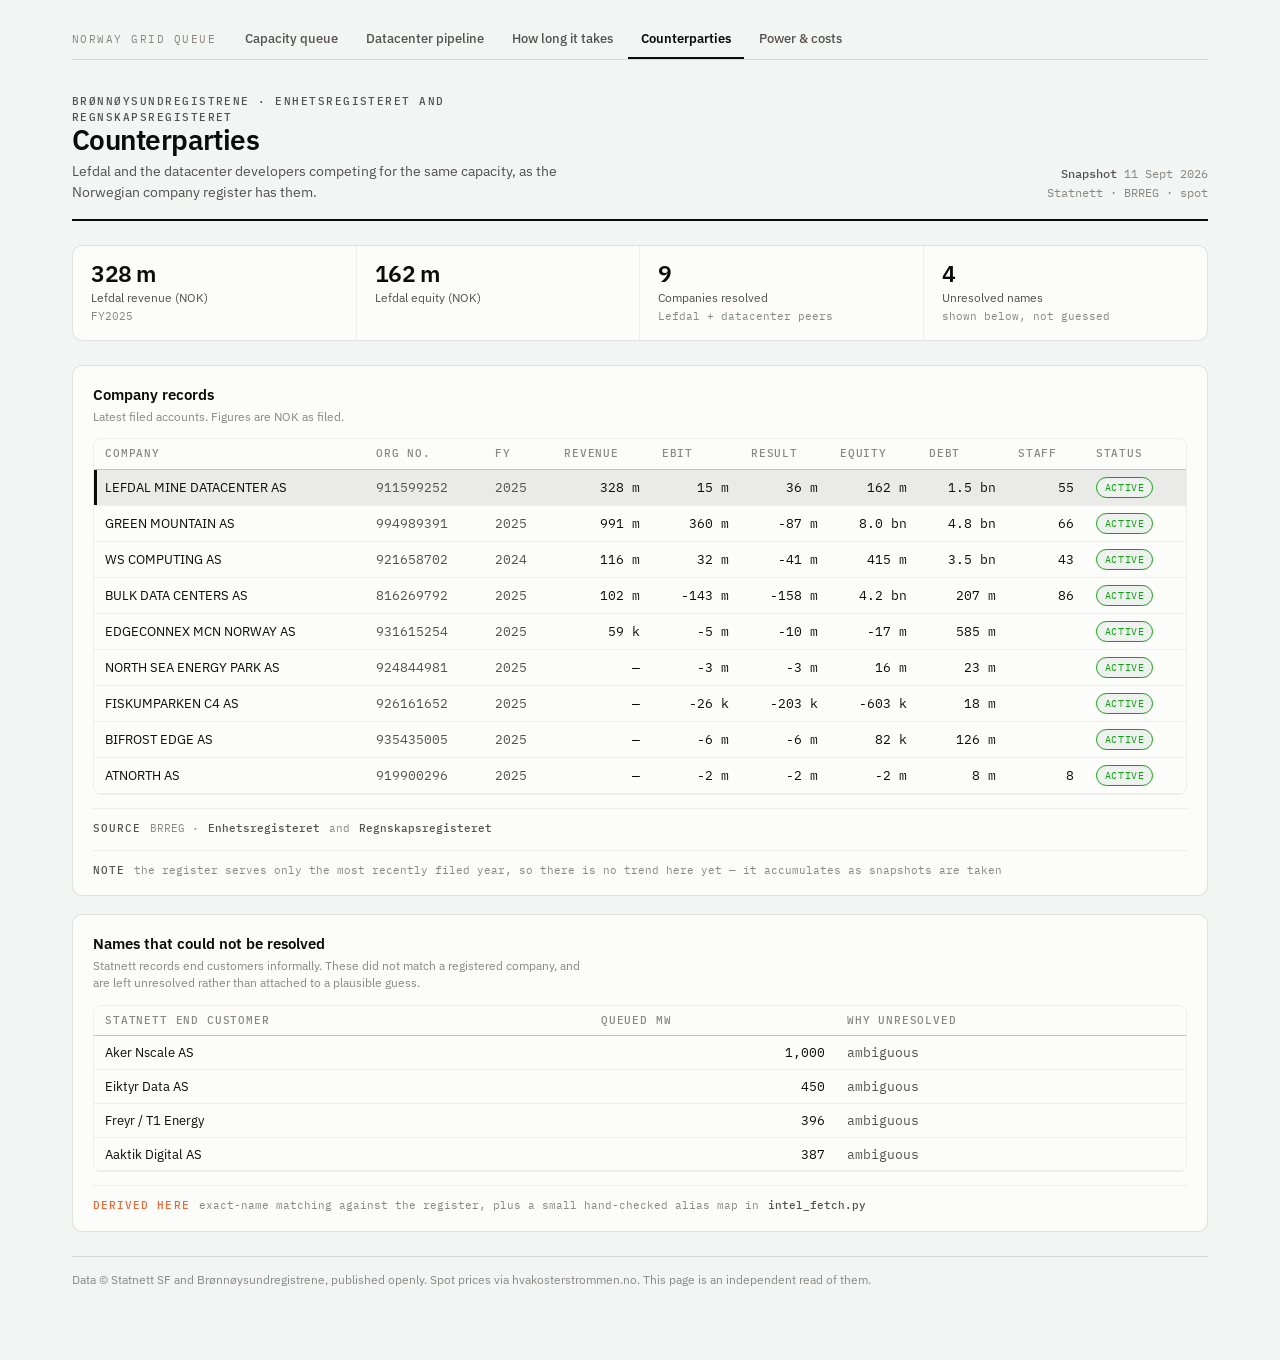
==== counterparties.html @ bd79949c "2026-09-11: Add pipeline, odds, counterparties and power pages" ====
<!doctype html>
<html lang="en">
<head>
<meta charset="utf-8">
<meta name="viewport" content="width=device-width,initial-scale=1">
<meta name="description" content="Who is waiting for Norwegian grid capacity, how much, and for how long — built on Statnett's published connection-case data.">
<meta name="robots" content="noindex,nofollow">
<title>Counterparties · Norway Grid Queue</title>
<link rel="icon" href="data:image/svg+xml,<svg xmlns=%22http://www.w3.org/2000/svg%22 viewBox=%220 0 100 100%22><text y=%22.9em%22 font-size=%2290%22>&#9889;</text></svg>">
<link rel="preconnect" href="https://fonts.googleapis.com">
<link rel="preconnect" href="https://fonts.gstatic.com" crossorigin>
<link rel="stylesheet" href="https://fonts.googleapis.com/css2?family=IBM+Plex+Sans:wght@400;500;600;700&family=IBM+Plex+Mono:wght@400;500;600&display=swap">
<style>
:root{color-scheme:light}
body{margin:0;padding:0;font:14px -apple-system,BlinkMacSystemFont,sans-serif;
     background:#faf9f5;color:#141413}
img{max-width:100%}
[hidden]:not([hidden=until-found]){display:none!important}
</style>
<link rel="stylesheet" href="assets/intel.css">
</head>
<body data-page="counterparties">
<div class="wrap">
<nav class="sitenav"><span class="brand">Norway Grid Queue</span>
<a href="index.html">Capacity queue</a>
<a href="pipeline.html">Datacenter pipeline</a>
<a href="odds.html">How long it takes</a>
<a href="counterparties.html" aria-current="page">Counterparties</a>
<a href="power.html">Power &amp; costs</a>
</nav>
<header class="mast">
  <div><p class="eyebrow">Brønnøysundregistrene · Enhetsregisteret and Regnskapsregisteret</p><h1>Counterparties</h1><p>Lefdal and the datacenter developers competing for the same capacity, as the Norwegian company register has them.</p></div>
  <div class="stamp" id="stamp"></div>
</header><section class="kpis" id="kpis"></section><div class="grid"><section class="panel span2">
  <header><div><h3>Company records</h3><p class="sub">Latest filed accounts. Figures are NOK as filed.</p></div></header>
  <div id="cotable"></div>
  <p class="src"><span class="tag ">Source</span> BRREG · <b>Enhetsregisteret</b> and <b>Regnskapsregisteret</b></p><p class="src"><span class="tag ">Note</span> the register serves only the most recently filed year, so there is no trend here yet — it accumulates as snapshots are taken</p>
</section><section class="panel span2">
  <header><div><h3>Names that could not be resolved</h3><p class="sub">Statnett records end customers informally. These did not match a registered company, and are left unresolved rather than attached to a plausible guess.</p></div></header>
  <div id="untable"></div>
  <p class="src"><span class="tag calc">Derived here</span> exact-name matching against the register, plus a small hand-checked alias map in <b>intel_fetch.py</b></p>
</section></div><footer><span>Data © Statnett SF and Brønnøysundregistrene, published openly. Spot prices via hvakosterstrommen.no. This page is an independent read of them.</span><span id="foot-stamp"></span></footer>
</div>
<div id="tip" aria-hidden="true"></div>
<script src="assets/intel_data.js"></script>
<script src="assets/intel.js"></script>
</body>
</html>
---- assets/intel.css ----
/* Shared styling for the intel pages. Tokens are copied from
   dashboard.template.html so the whole site reads as one system — if you change
   a token there, change it here too. */

:root{
  color-scheme: light;
  --plane:#f3f5f4; --surface:#fcfcfb; --surface-2:#eef1ef; --raised:#ffffff;
  --ink:#0b0b0b; --ink-2:#52514e; --muted:#898781;
  --grid:#e1e0d9; --axis:#c3c2b7; --border:rgba(11,11,11,.11); --border-2:rgba(11,11,11,.06);
  --s1:#2a78d6; --s2:#eb6834; --s3:#1baf7a; --s4:#eda100; --s5:#e87ba4;
  --s6:#008300; --s7:#4a3aa7; --s8:#e34948; --s9:#948b7d;
  --good:#0ca30c; --warn:#fab219; --serious:#ec835a; --crit:#d03b3b;
  --watch:#0b0b0b;
  --neutral:#5f6b74;
  --sans:"IBM Plex Sans",system-ui,-apple-system,"Segoe UI",sans-serif;
  --mono:"IBM Plex Mono",ui-monospace,"SFMono-Regular",Consolas,monospace;
  --r:10px;
}
@media (prefers-color-scheme: dark){
  :root:not([data-theme="light"]){
    color-scheme: dark;
    --plane:#0c0d0c; --surface:#1a1a19; --surface-2:#212220; --raised:#232422;
    --ink:#ffffff; --ink-2:#c3c2b7; --muted:#898781;
    --grid:#2c2c2a; --axis:#383835; --border:rgba(255,255,255,.12); --border-2:rgba(255,255,255,.06);
    --s1:#3987e5; --s2:#d95926; --s3:#199e70; --s4:#c98500; --s5:#d55181;
    --s6:#008300; --s7:#9085e9; --s8:#e66767; --s9:#7d766a;
    --watch:#ffffff;
    --neutral:#93a1ab;
  }
}
:root[data-theme="dark"]{
  color-scheme: dark;
  --plane:#0c0d0c; --surface:#1a1a19; --surface-2:#212220; --raised:#232422;
  --ink:#ffffff; --ink-2:#c3c2b7; --muted:#898781;
  --grid:#2c2c2a; --axis:#383835; --border:rgba(255,255,255,.12); --border-2:rgba(255,255,255,.06);
  --s1:#3987e5; --s2:#d95926; --s3:#199e70; --s4:#c98500; --s5:#d55181;
  --s6:#008300; --s7:#9085e9; --s8:#e66767; --s9:#7d766a;
  --watch:#ffffff;
  --neutral:#93a1ab;
}

*{box-sizing:border-box}
body{margin:0;background:var(--plane);color:var(--ink);font-family:var(--sans);
     font-size:14px;line-height:1.5;-webkit-font-smoothing:antialiased}
.wrap{max-width:1180px;margin:0 auto;padding:20px 22px 72px;display:flex;
      flex-direction:column;gap:24px}
h1,h2,h3{margin:0;text-wrap:balance}
a{color:var(--s1)}

/* ---------- site nav ---------- */
.sitenav{display:flex;flex-wrap:wrap;gap:2px;align-items:center;
  border-bottom:1px solid var(--border);padding-bottom:0;margin-bottom:4px}
.sitenav a{display:inline-block;padding:9px 13px;font-size:12.5px;font-weight:500;
  color:var(--ink-2);text-decoration:none;border-bottom:2px solid transparent;
  white-space:nowrap}
.sitenav a:hover{color:var(--ink);background:var(--surface-2)}
.sitenav a[aria-current="page"]{color:var(--ink);border-bottom-color:var(--watch);font-weight:600}
.sitenav .brand{font-family:var(--mono);font-size:10.5px;letter-spacing:.14em;
  text-transform:uppercase;color:var(--muted);padding:9px 14px 9px 0;border:0}
.sitenav .brand:hover{background:none}

/* ---------- masthead ---------- */
.mast{display:flex;flex-wrap:wrap;align-items:flex-end;justify-content:space-between;
      gap:16px;padding-bottom:16px;border-bottom:2px solid var(--ink)}
.mast h1{font-size:28px;font-weight:600;letter-spacing:-.02em;line-height:1.05}
.mast p{margin:6px 0 0;color:var(--ink-2);max-width:62ch}
.stamp{font-family:var(--mono);font-size:11.5px;color:var(--muted);text-align:right;line-height:1.7}
.stamp b{color:var(--ink-2);font-weight:500}
.eyebrow{font-family:var(--mono);font-size:10.5px;letter-spacing:.14em;
  text-transform:uppercase;color:var(--muted);font-weight:500}

/* ---------- headline finding ---------- */
.finding{background:var(--surface);border:1px solid var(--border);
  border-left:3px solid var(--watch);border-radius:var(--r);padding:20px 24px;
  display:flex;flex-direction:column;gap:12px}
.finding h2{font-size:19px;font-weight:600;letter-spacing:-.01em}
.finding p{margin:0;color:var(--ink-2);max-width:84ch;font-size:13px}
.figs{display:flex;flex-wrap:wrap;gap:16px 44px;margin-top:2px}
.fig{font-size:27px;font-weight:600;letter-spacing:-.02em;line-height:1.1}
.fig small{display:block;font-size:10.5px;font-weight:500;letter-spacing:.07em;
  text-transform:uppercase;color:var(--muted);font-family:var(--mono);margin-top:5px}
.fig.dim{color:var(--muted)}

/* ---------- kpi row ---------- */
.kpis{display:grid;grid-template-columns:repeat(auto-fit,minmax(158px,1fr));
  background:var(--surface);border:1px solid var(--border);border-radius:var(--r);overflow:hidden}
.kpi{padding:15px 18px;border-right:1px solid var(--border-2);display:flex;
  flex-direction:column;gap:3px}
.kpi:last-child{border-right:0}
.kpi .n{font-size:23px;font-weight:600;letter-spacing:-.02em;line-height:1.1}
.kpi .l{font-size:11.5px;color:var(--ink-2)}
.kpi .s{font-family:var(--mono);font-size:10.5px;color:var(--muted)}

/* ---------- panels ---------- */
.grid{display:grid;grid-template-columns:repeat(auto-fit,minmax(420px,1fr));gap:18px}
.panel{background:var(--surface);border:1px solid var(--border);border-radius:var(--r);
  padding:18px 20px 16px;display:flex;flex-direction:column;gap:13px;min-width:0}
.panel > header{display:flex;justify-content:space-between;align-items:baseline;
  gap:10px;flex-wrap:wrap}
.panel h3{font-size:14.5px;font-weight:600}
.panel .sub{font-size:11.5px;color:var(--muted);margin:2px 0 0;max-width:70ch}
.span2{grid-column:1/-1}
.chart{width:100%;overflow-x:auto}
svg{display:block;max-width:100%}

.legend{display:flex;flex-wrap:wrap;gap:6px 16px;font-size:11.5px;color:var(--ink-2)}
.legend span{display:inline-flex;align-items:center;gap:7px}
.legend i{width:11px;height:11px;border-radius:3px;flex:none}

.stat{display:flex;flex-wrap:wrap;gap:6px 22px;font-size:12.5px;color:var(--ink-2);margin:0}
.stat b{color:var(--ink);font-weight:600;font-variant-numeric:tabular-nums}
.caveat{margin:0;font-size:11.5px;line-height:1.6;color:var(--muted);
  border-left:2px solid var(--border);padding-left:10px;max-width:84ch}
.caveat.loud{border-left-color:var(--warn);color:var(--ink-2)}
.hl{background:color-mix(in srgb,var(--ink) 7%,transparent);border-radius:4px;
  padding:1px 5px;font-weight:600;color:var(--ink)}

/* ---------- provenance ---------- */
.src{margin:auto 0 0;padding-top:11px;border-top:1px solid var(--border-2);
  font-family:var(--mono);font-size:10.5px;line-height:1.65;color:var(--muted);
  display:flex;gap:4px 9px;flex-wrap:wrap;align-items:baseline}
.src .tag{letter-spacing:.1em;text-transform:uppercase;font-weight:500;flex:none;color:var(--ink-2)}
.src .tag.calc{color:var(--s2)}
.src .tag.manual{color:var(--warn)}
.src b{font-weight:500;color:var(--ink-2)}

/* ---------- tables ---------- */
.tablewrap{overflow-x:auto;max-height:560px;overflow-y:auto;
  border:1px solid var(--border-2);border-radius:8px}
table{border-collapse:collapse;width:100%;font-size:12.5px}
th,td{padding:7px 11px;text-align:left;border-bottom:1px solid var(--border-2);white-space:nowrap}
thead th{position:sticky;top:0;background:var(--surface);z-index:1;font-size:10.5px;
  font-family:var(--mono);letter-spacing:.08em;text-transform:uppercase;color:var(--muted);
  font-weight:500;border-bottom:1px solid var(--axis)}
td.num{text-align:right;font-family:var(--mono);font-variant-numeric:tabular-nums}
td.mono{font-family:var(--mono);color:var(--ink-2)}
tr.hit td{background:color-mix(in srgb,var(--ink) 7%,transparent)}
tr.hit td:first-child{box-shadow:inset 3px 0 0 var(--watch)}
td .chip{display:inline-flex;align-items:center;gap:7px}
td .chip i{width:9px;height:9px;border-radius:2px;flex:none}
.pill{display:inline-flex;align-items:center;gap:6px;font-family:var(--mono);font-size:10px;
  letter-spacing:.06em;text-transform:uppercase;padding:2px 8px;border-radius:999px;
  border:1px solid var(--border);color:var(--ink-2);background:var(--surface-2);white-space:nowrap}
.pill.ok{border-color:var(--good);color:var(--good)}
.pill.warnp{border-color:var(--warn);color:var(--warn)}
.pill.bad{border-color:var(--crit);color:var(--crit)}

details.tableview{font-size:12px}
details.tableview summary{cursor:pointer;color:var(--ink-2);font-size:11.5px;
  padding:4px 0;user-select:none}
details.tableview summary:hover{color:var(--ink)}

/* ---------- tooltip ---------- */
#tip{position:fixed;pointer-events:none;opacity:0;transition:opacity .1s;z-index:50;
  background:var(--raised);border:1px solid var(--border);border-radius:7px;padding:8px 10px;
  font-size:12px;box-shadow:0 6px 20px rgba(0,0,0,.16);max-width:290px}
#tip b{display:block;font-size:12.5px;margin-bottom:3px}
#tip .row{display:flex;align-items:center;gap:6px;font-family:var(--mono);
  font-size:11.5px;color:var(--ink-2)}
#tip .row i{width:8px;height:8px;border-radius:2px;display:inline-block;flex:none}
#tip .row b{display:inline;margin:0;font-weight:500;color:var(--ink)}

footer{color:var(--muted);font-size:11.5px;border-top:1px solid var(--border);
  padding-top:14px;display:flex;flex-wrap:wrap;gap:6px 18px}
@media (prefers-reduced-motion:reduce){*{transition:none!important;animation:none!important}}
@media (max-width:560px){
  .grid{grid-template-columns:1fr}
  .mast h1{font-size:23px}
}
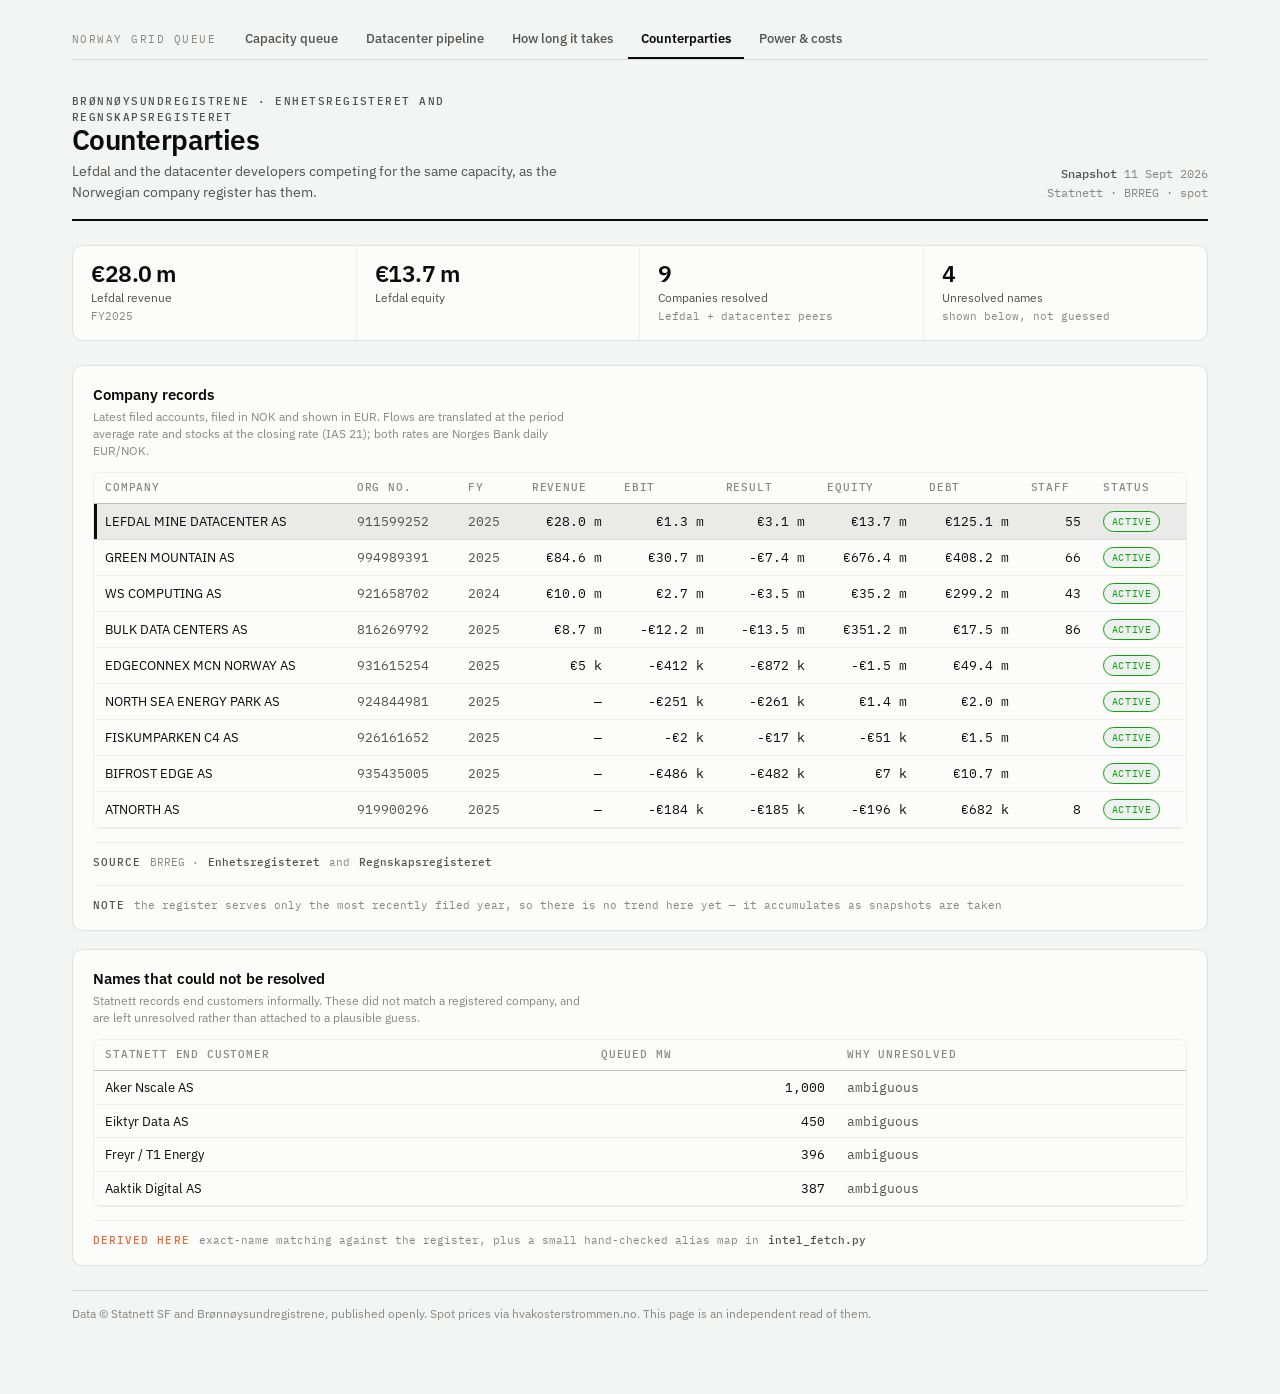
==== commit d6d984a4: "2026-09-12: Report all money in EUR (Norges Bank rates); spot in EUR/MWh" ====
--- a/counterparties.html
+++ b/counterparties.html
@@ -32,7 +32,7 @@
   <div><p class="eyebrow">Brønnøysundregistrene · Enhetsregisteret and Regnskapsregisteret</p><h1>Counterparties</h1><p>Lefdal and the datacenter developers competing for the same capacity, as the Norwegian company register has them.</p></div>
   <div class="stamp" id="stamp"></div>
 </header><section class="kpis" id="kpis"></section><div class="grid"><section class="panel span2">
-  <header><div><h3>Company records</h3><p class="sub">Latest filed accounts. Figures are NOK as filed.</p></div></header>
+  <header><div><h3>Company records</h3><p class="sub">Latest filed accounts, filed in NOK and shown in EUR. Flows are translated at the period average rate and stocks at the closing rate (IAS 21); both rates are Norges Bank daily EUR/NOK.</p></div></header>
   <div id="cotable"></div>
   <p class="src"><span class="tag ">Source</span> BRREG · <b>Enhetsregisteret</b> and <b>Regnskapsregisteret</b></p><p class="src"><span class="tag ">Note</span> the register serves only the most recently filed year, so there is no trend here yet — it accumulates as snapshots are taken</p>
 </section><section class="panel span2">
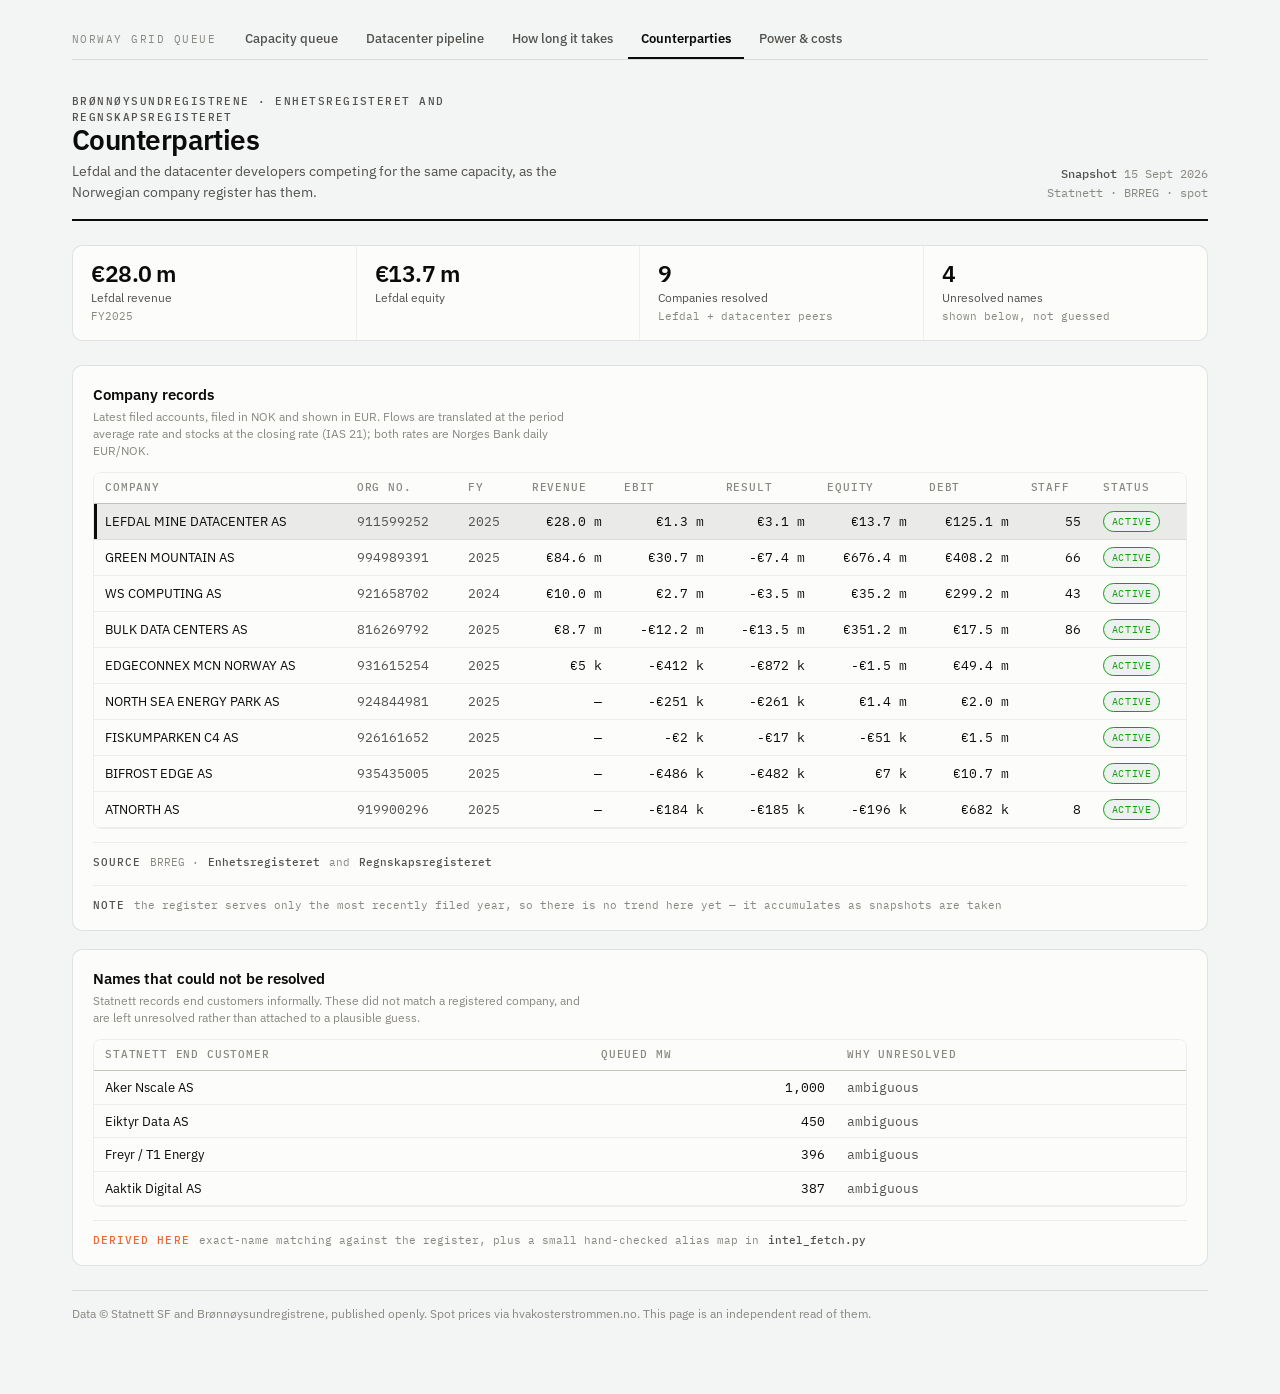
==== commit 0bacb048: "2026-09-16: 15 Sep: 2 cases connected (Arctic Seafarm 17.6 MW, BIOMAR 9 MW), 1 new case" ====
--- a/counterparties.html
+++ b/counterparties.html
@@ -17,7 +17,7 @@
 img{max-width:100%}
 [hidden]:not([hidden=until-found]){display:none!important}
 </style>
-<link rel="stylesheet" href="assets/intel.css">
+<link rel="stylesheet" href="assets/intel.css?v=b5be5508">
 </head>
 <body data-page="counterparties">
 <div class="wrap">
@@ -42,7 +42,7 @@
 </section></div><footer><span>Data © Statnett SF and Brønnøysundregistrene, published openly. Spot prices via hvakosterstrommen.no. This page is an independent read of them.</span><span id="foot-stamp"></span></footer>
 </div>
 <div id="tip" aria-hidden="true"></div>
-<script src="assets/intel_data.js"></script>
-<script src="assets/intel.js"></script>
+<script src="assets/intel_data.js?v=b5be5508"></script>
+<script src="assets/intel.js?v=b5be5508"></script>
 </body>
 </html>
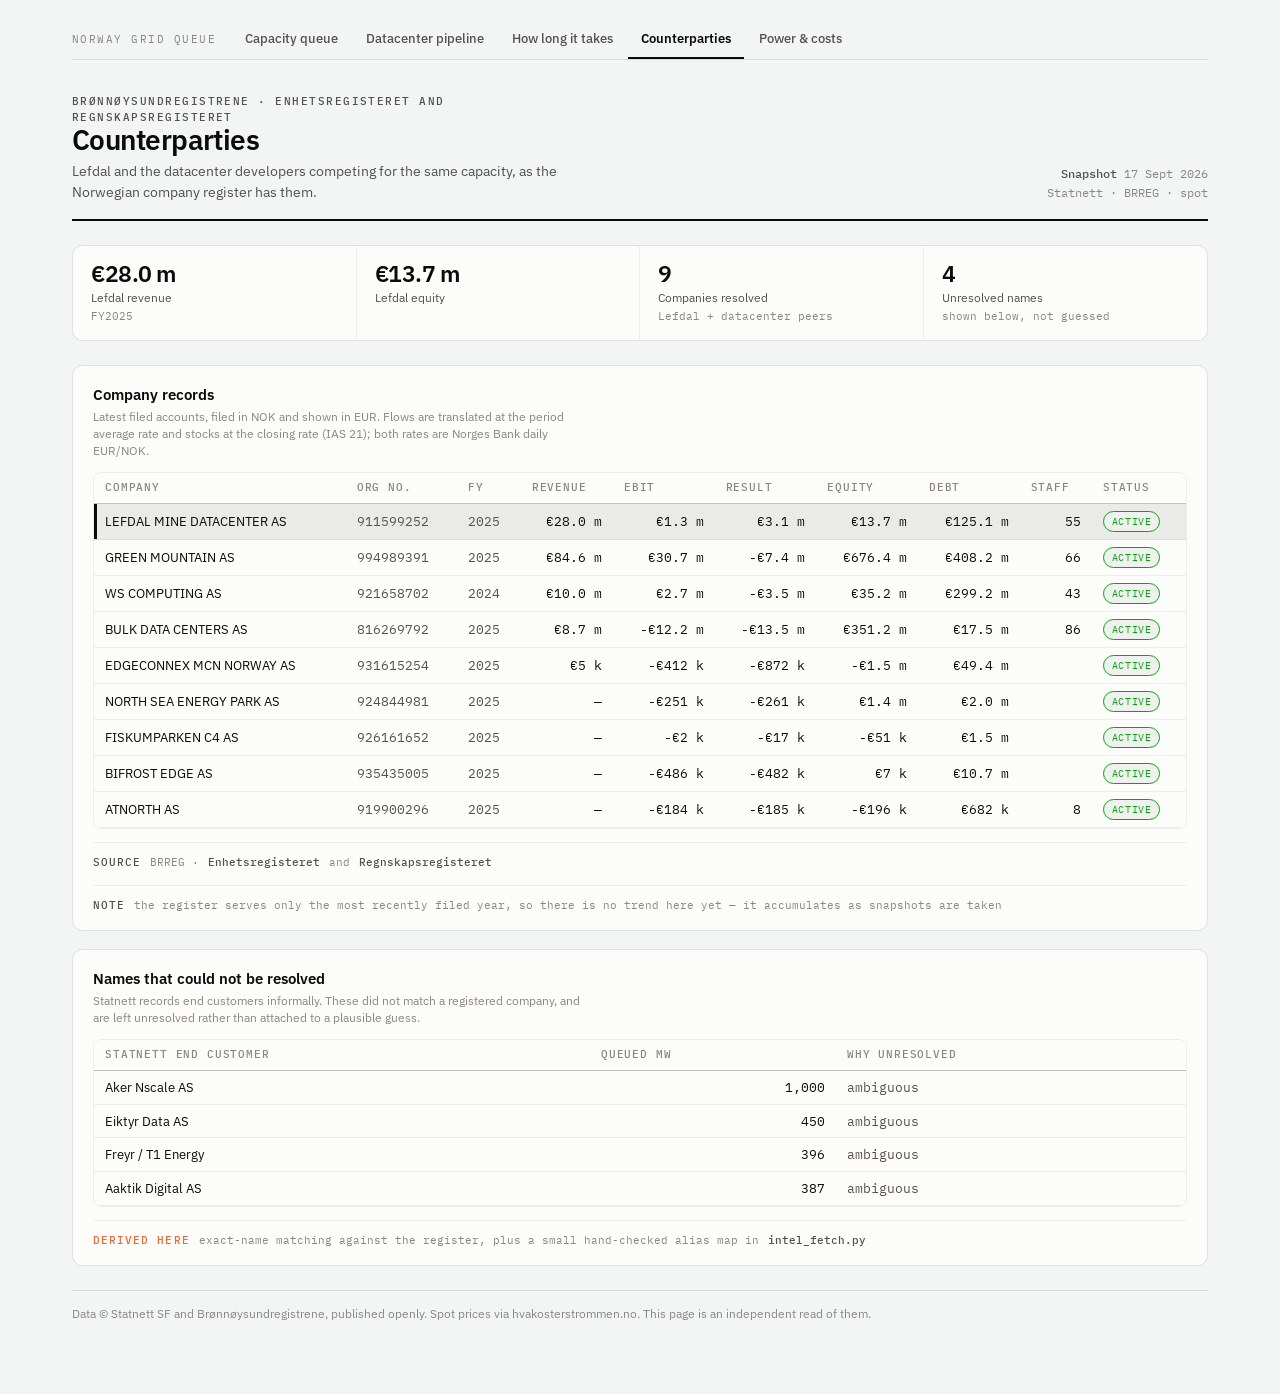
==== commit d16ae841: "2026-09-17: Nammo Raufoss 6 new cases; PowerX gone" ====
--- a/counterparties.html
+++ b/counterparties.html
@@ -17,7 +17,7 @@
 img{max-width:100%}
 [hidden]:not([hidden=until-found]){display:none!important}
 </style>
-<link rel="stylesheet" href="assets/intel.css?v=b5be5508">
+<link rel="stylesheet" href="assets/intel.css?v=2d6ff395">
 </head>
 <body data-page="counterparties">
 <div class="wrap">
@@ -42,7 +42,7 @@
 </section></div><footer><span>Data © Statnett SF and Brønnøysundregistrene, published openly. Spot prices via hvakosterstrommen.no. This page is an independent read of them.</span><span id="foot-stamp"></span></footer>
 </div>
 <div id="tip" aria-hidden="true"></div>
-<script src="assets/intel_data.js?v=b5be5508"></script>
-<script src="assets/intel.js?v=b5be5508"></script>
+<script src="assets/intel_data.js?v=2d6ff395"></script>
+<script src="assets/intel.js?v=2d6ff395"></script>
 </body>
 </html>
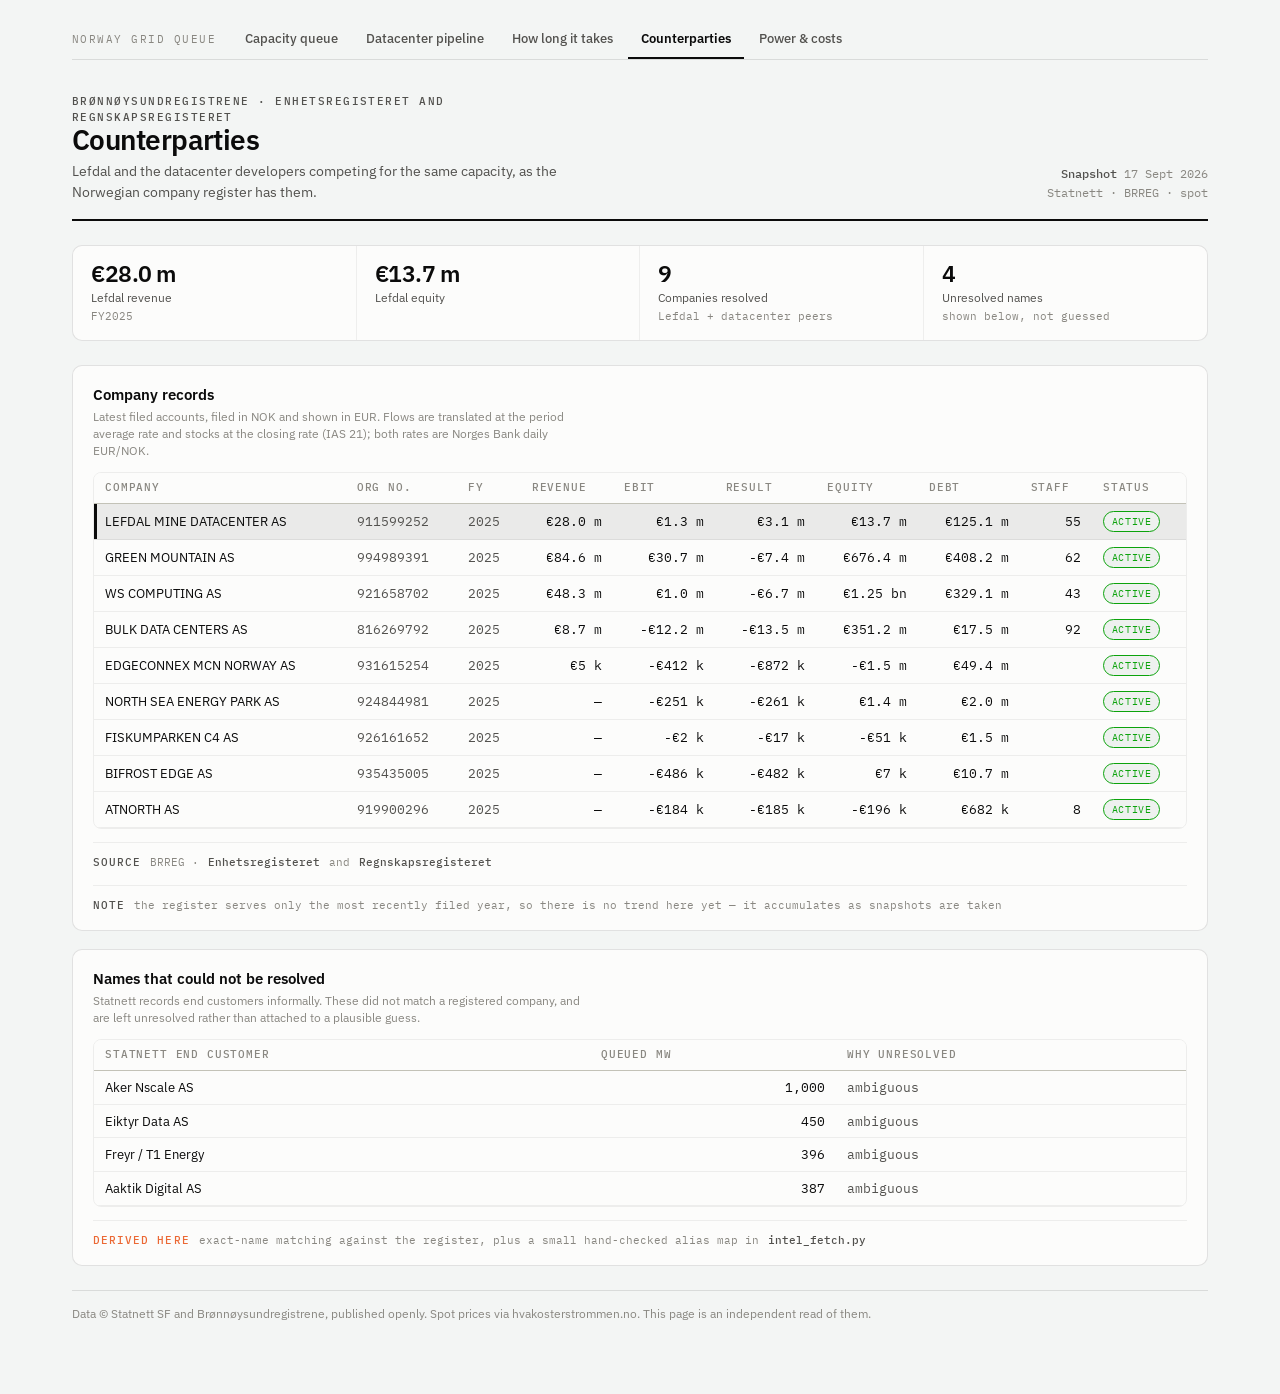
==== commit 206881c3: "2026-09-20: Sort by target connection; compare current state against earlier snapshots" ====
--- a/counterparties.html
+++ b/counterparties.html
@@ -17,7 +17,7 @@
 img{max-width:100%}
 [hidden]:not([hidden=until-found]){display:none!important}
 </style>
-<link rel="stylesheet" href="assets/intel.css?v=2d6ff395">
+<link rel="stylesheet" href="assets/intel.css?v=5a1c7258">
 </head>
 <body data-page="counterparties">
 <div class="wrap">
@@ -42,7 +42,7 @@
 </section></div><footer><span>Data © Statnett SF and Brønnøysundregistrene, published openly. Spot prices via hvakosterstrommen.no. This page is an independent read of them.</span><span id="foot-stamp"></span></footer>
 </div>
 <div id="tip" aria-hidden="true"></div>
-<script src="assets/intel_data.js?v=2d6ff395"></script>
-<script src="assets/intel.js?v=2d6ff395"></script>
+<script src="assets/intel_data.js?v=5a1c7258"></script>
+<script src="assets/intel.js?v=5a1c7258"></script>
 </body>
 </html>
